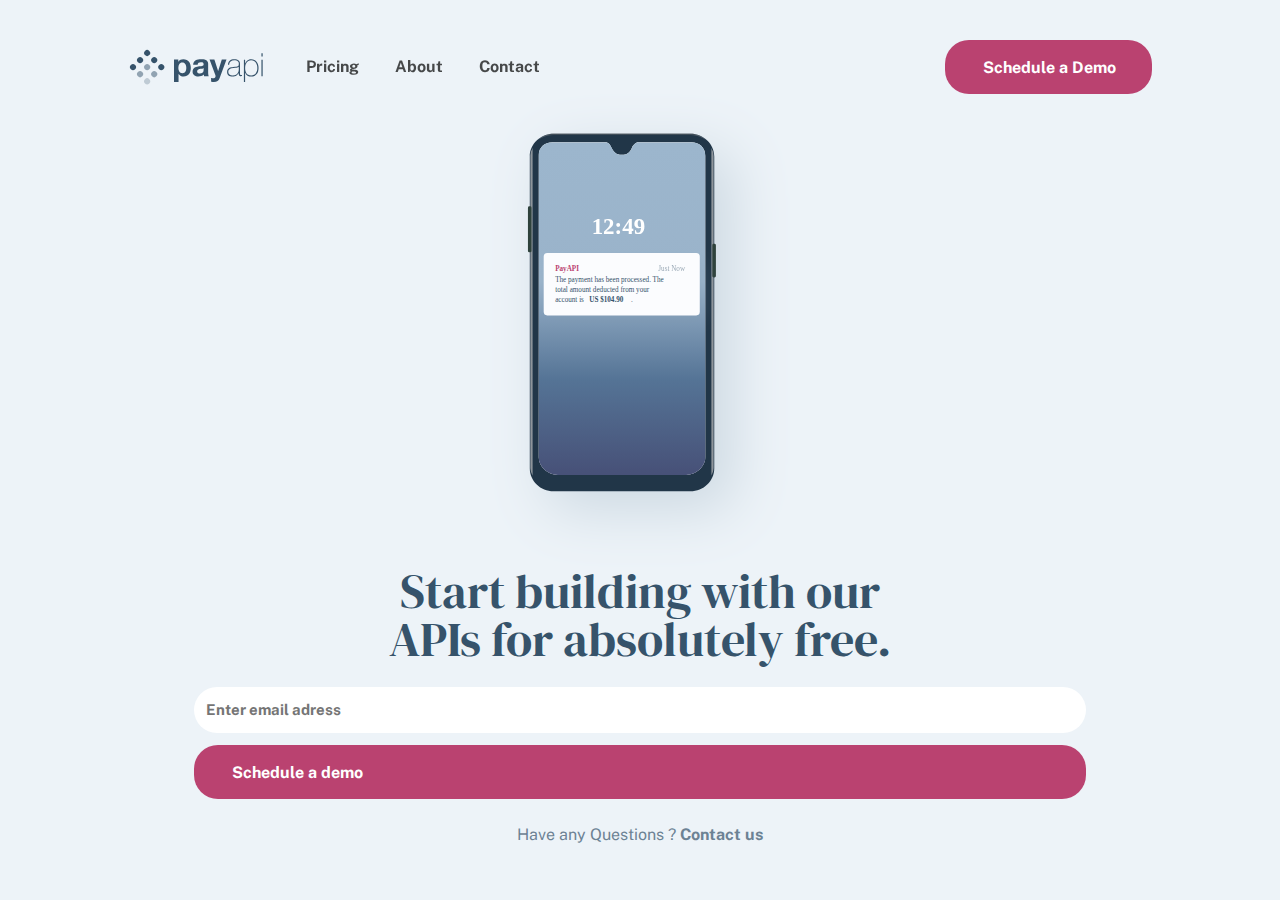
==== index.html @ 44e49f93 "Maked hero and navigation responsive (tablet and pc)" ====
<!DOCTYPE html>
<html lang="en">
  <head>
    <meta charset="UTF-8" />
    <meta name="viewport" content="width=device-width, initial-scale=1.0" />
    <title>Document</title>
    <link rel="stylesheet" href="/css/normalize.css" />
    <link rel="stylesheet" href="/css/reset.css" />
    <link rel="stylesheet" href="/css/main.css" />
  </head>
  <body>
    <header>
      <div class="header-navigation">
        <img src="/assets/shared/desktop/logo.svg" />
        <ul class="desktop-navigation">
          <div>
            <li><a class="cta" href="/pages/pricing.html">Pricing</a></li>
            <li><a class="cta" href="/pages/about.html">About</a></li>
            <li><a class="cta" href="/pages/contact.html">Contact</a></li>
          </div>
          <li><a class="schedule-cta" href="#">Schedule a Demo</a></li>
        </ul>
        <img class="burger-btn" src="/assets/shared/mobile/menu.svg" />
      </div>
      <div class="burger-container hidden">
        <img class="close-btn" src="/assets/shared/mobile/close.svg" />
        <hr />
        <nav role="navigation">
          <ul>
            <div>
              <li><a href="/pages/pricing.html">Pricing</a></li>
              <li><a href="/pages/about.html">About</a></li>
              <li><a href="/pages/contact.html">Contact</a></li>
            </div>
            <li><a class="schedule-cta" href="#">Schedule a Demo</a></li>
          </ul>
        </nav>
      </div>
    </header>
    <main>
      <section class="hero-container">
        <img
          src="/assets/home/desktop/illustration-phone-mockup.svg"
          alt="A phone that shows the time and receives a notification that says “The Payment has been processed. The total amount deducted form your account is US $104.90.”"
        />
        <div class="hero-wrapper">
          <h1>Start building with our APIs for absolutely free.</h1>
          <form>
            <label for="email">Email</label>
            <div>
              <input
                type="email"
                name="email"
                class="email"
                id="email"
                placeholder="Enter email adress"
              />
              <!-- <div> -->
              <button type="submit">Schedule a demo</button>
              <!-- </div> -->
            </div>

            <p class="contact">
              Have any Questions ? <a href="#">Contact us</a>
            </p>
          </form>
        </div>
      </section>
    </main>

    <script src="/js/app.js"></script>
  </body>
</html>
---- css/main.css ----
@import url("https://fonts.googleapis.com/css2?family=DM+Serif+Display:ital@0;1&display=swap");
@import url("https://fonts.googleapis.com/css2?family=Public+Sans:ital,wght@0,100..900;1,100..900&display=swap");

/* Téléphone */
.hidden {
  display: none;
}

:root {
  /* Burger Menu */
  --burger-menu-bgc: #1b262f;
  --schedule-a-demo: #ba4270;
  --burger-menu-text: #fbfcfe;
  --responsive-burger-menu-color: ;

  /* Body */
  --body-color: #edf3f8;

  /* Hero */
  --hero-color: #36536b;
  --hero-weight-color: #6c8294;
  --schedule-button: #ba4270;
}

/* Home Page */
body {
  background-color: var(--body-color);
}

/* Navigation */
.header-navigation {
  display: flex;
  justify-content: space-between;
  align-items: center;
  padding-top: 40px;
  margin-left: auto;
  margin-right: auto;
  width: 90%;
}

.desktop-navigation {
  display: none;
}

/* Burger Menu */
.burger-btn {
  cursor: pointer;
}

.burger-container {
  position: fixed;
  top: 0;
  right: 0;
  padding: 10px;
  background-color: var(--burger-menu-bgc);
  width: 70%;
  height: 100%;
}

.close-btn {
  margin-left: auto;
  cursor: pointer;
  padding-top: 48px;
  margin-bottom: 24px;
}

hr {
  opacity: 0.15;
}

nav {
  display: flex;
  justify-content: center;
  align-items: center;
  flex-direction: column;
  text-align: center;
}

.burger-container ul {
  list-style-type: none;
  padding-left: 0px;
}

.burger-container a {
  font-family: "Public Sans", sans-serif;
  font-weight: 700;
  text-decoration: none;
  color: var(--burger-menu-text);
}

.burger-container li {
  margin-top: 24px;
}

.schedule-cta {
  display: block;
  background-color: var(--schedule-a-demo);
  padding: 16px 36px 14px 38px;
  border-radius: 24px;
}

/* Tablette */
@media screen and (min-width: 768px) {
  .burger-btn,
  .close-btn,
  hr {
    display: none;
  }

  .desktop-navigation {
    display: flex;
    justify-content: space-between;
    align-items: center;
    padding-left: 0px;
    width: 70%;
  }

  .desktop-navigation div {
    display: flex;
    gap: 36px;
  }

  .desktop-navigation li {
    list-style-type: none;
  }

  .cta {
    font-family: "Public Sans", sans-serif;
    font-weight: 700;
    text-decoration: none;
    color: var(--responsive-burger-menu-color);
    opacity: 0.7;
  }

  .schedule-cta {
    color: white;
    margin-left: 38px;
    font-family: "Public Sans", sans-serif;
    text-decoration: none;
    font-weight: 700;
  }
}

/* Ordinateur */
@media screen and (min-width: 1024px) {
  .header-navigation {
    width: 80%;
    max-width: 1100px;
  }

  .desktop-navigation {
    width: 85%;
  }

  .desktop-navigation div {
    margin-left: 24px;
  }

  .cta {
    opacity: 0.7;
  }

  .cta:hover {
    color: var(--burger-menu-bgc);
    opacity: 1;
  }

  .schedule-cta:hover {
    background-color: rgba(186, 66, 112, 0.5);
  }
}

/* Hero téléphone */
.hero-container {
  display: flex;
  flex-direction: column;
  justify-content: center;
  align-items: center;
  font-family: "Public Sans", sans-serif;
}

.hero-container img {
  width: 300px;
  /* margin-left: 46px; */
  text-align: center;
  margin-left: auto;
  margin-right: auto;
}

.hero-container h1 {
  margin: 0;
  text-align: center;
  font-family: "DM Serif Display", serif;
  color: var(--hero-color);
  font-weight: 400;
  line-height: 36px;
  margin-bottom: 24px;
  font-size: 32px;
  width: 70%;
  margin-left: auto;
  margin-right: auto;
}

.hero-container form label {
  display: none;
}

.hero-container form div {
  display: flex;
  align-items: center;
  justify-content: center;
  flex-direction: column;
}

.hero-container form input {
  padding: 12px;
  border-radius: 24px;
  width: 90%;
  border: none;
  font-size: 15px;
  font-weight: 700;
  outline: none;
  margin-bottom: 12px;
  color: var(--hero-color);
}

button[type="submit"] {
  text-align: center;
  color: white;
  text-decoration: none;
  margin-bottom: 24px;
  font-weight: 700;
  display: block;
  width: 90%;
  background-color: var(--schedule-button);
  padding: 16px 36px 14px 38px;
  border-radius: 24px;
  border: none;
  cursor: pointer;
}

.contact {
  text-align: center;
  color: var(--hero-weight-color);
  padding-bottom: 36px;
}

.contact a {
  font-weight: 700;
  text-decoration: none;
  color: var(--hero-weight-color);
}

/* Tablette */
@media screen and (min-width: 768px) {
  .hero-container h1 {
    font-size: 48px;
    line-height: 48px;
    font-weight: 400;
  }

  .hero-container form button {
    display: flex;
  }
}
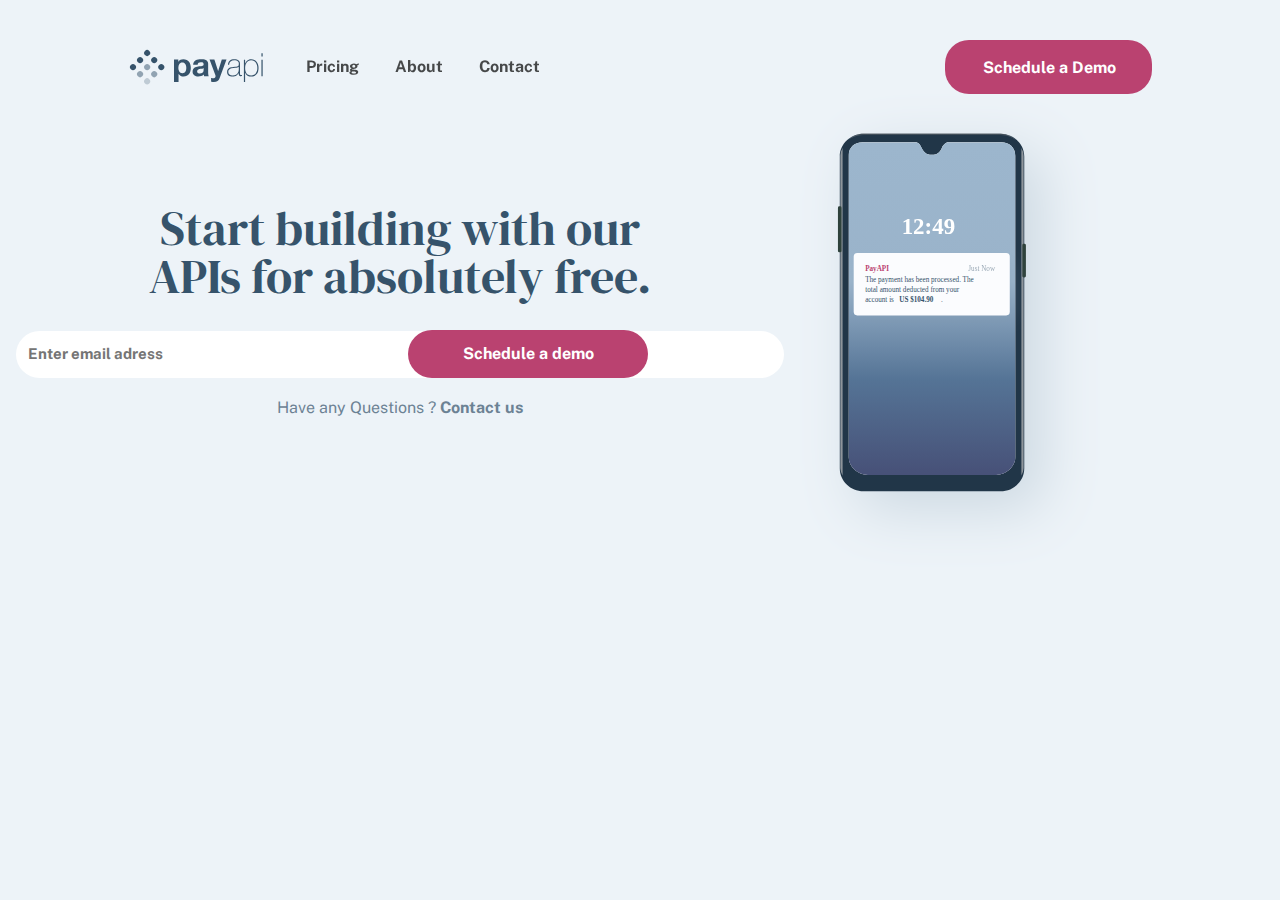
==== commit f84d0152: "Begin hero responsive (tablet and pc)" ====
--- a/index.html
+++ b/index.html
@@ -46,8 +46,8 @@
         <div class="hero-wrapper">
           <h1>Start building with our APIs for absolutely free.</h1>
           <form>
-            <label for="email">Email</label>
-            <div>
+            <div class="responsive-form">
+              <label for="email">Email</label>
               <input
                 type="email"
                 name="email"
--- a/css/main.css
+++ b/css/main.css
@@ -259,7 +259,37 @@
     font-weight: 400;
   }
 
-  .hero-container form button {
-    display: flex;
+  .hero-container form div{
+    display: flex;
+    flex-direction: row;
+    justify-content: center;
+    align-items: center;
+    margin-left: auto;
+    margin-right: auto;
+  }
+
+  .hero-container form input {
+    width: 60%;
+    position: absolute;
+  }
+
+  button[type="submit"] {
+    position: relative;
+    left: 128px;
+    top: 6px;
+    width: 30%;
+    padding: 12px;
+  }
+}
+
+@media screen and (min-width: 1024px) {
+  .hero-container {
+    max-width: 1100px;
+    display: flex;
+    flex-direction: row-reverse;
+  }
+
+  .hero-wrapper {
+    
   }
 }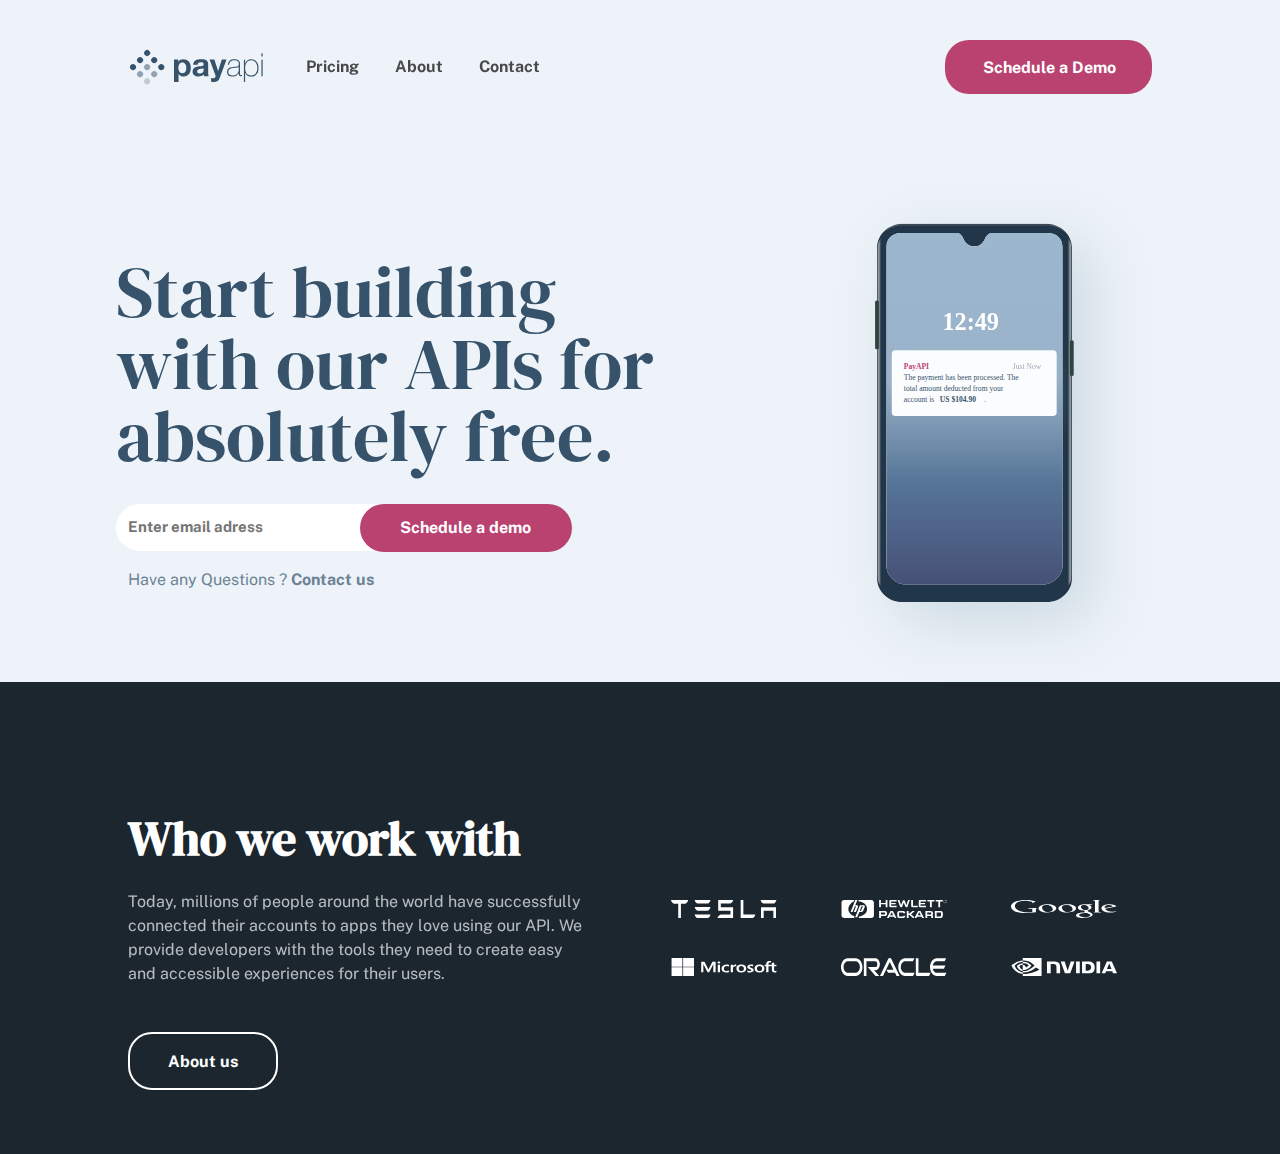
==== commit 5865dd94: "Update App" ====
--- a/index.html
+++ b/index.html
@@ -55,9 +55,7 @@
                 id="email"
                 placeholder="Enter email adress"
               />
-              <!-- <div> -->
               <button type="submit">Schedule a demo</button>
-              <!-- </div> -->
             </div>
 
             <p class="contact">
@@ -66,6 +64,40 @@
           </form>
         </div>
       </section>
+      <article class="brands-container">
+        <div class="brands-wrapper">
+          <div class="reponsive-brands">
+            <div class="brands">
+              <img src="/assets/shared/desktop/tesla.svg" alt="tesla logo" />
+              <img
+                src="/assets/shared/desktop/microsoft.svg"
+                alt="microsoft logo"
+              />
+            </div>
+            <div class="brands">
+              <img
+                src="/assets/shared/desktop/hewlett-packard.svg"
+                alt="hewlett packard logo"
+              />
+              <img src="/assets/shared/desktop/oracle.svg" alt="oracle logo" />
+            </div>
+            <div class="brands">
+              <img src="/assets/shared/desktop/google.svg" alt="google logo" />
+              <img src="/assets/shared/desktop/nvidia.svg" alt="nvidia logo" />
+            </div>
+          </div>
+          <div class="brands-informations">
+            <h2 class="brands-title">Who we work with</h2>
+            <p class="brands-description">
+              Today, millions of people around the world have successfully
+              connected their accounts to apps they love using our API. We
+              provide developers with the tools they need to create easy and
+              accessible experiences for their users.
+            </p>
+            <a class="about-cta" href="/pages/about.html">About us</a>
+          </div>
+        </div>
+      </article>
     </main>
 
     <script src="/js/app.js"></script>
--- a/css/main.css
+++ b/css/main.css
@@ -20,6 +20,10 @@
   --hero-color: #36536b;
   --hero-weight-color: #6c8294;
   --schedule-button: #ba4270;
+
+  /* Brands */
+  --brands-bgc: #1b262f;
+  --brands-text-color: #fbfcfe;
 }
 
 /* Home Page */
@@ -146,6 +150,7 @@
   .header-navigation {
     width: 80%;
     max-width: 1100px;
+    margin-bottom: 88px;
   }
 
   .desktop-navigation {
@@ -181,7 +186,6 @@
 
 .hero-container img {
   width: 300px;
-  /* margin-left: 46px; */
   text-align: center;
   margin-left: auto;
   margin-right: auto;
@@ -242,7 +246,7 @@
 .contact {
   text-align: center;
   color: var(--hero-weight-color);
-  padding-bottom: 36px;
+  padding-bottom: 88px;
 }
 
 .contact a {
@@ -259,7 +263,7 @@
     font-weight: 400;
   }
 
-  .hero-container form div{
+  .hero-container form div {
     display: flex;
     flex-direction: row;
     justify-content: center;
@@ -269,7 +273,7 @@
   }
 
   .hero-container form input {
-    width: 60%;
+    width: 500px;
     position: absolute;
   }
 
@@ -282,14 +286,187 @@
   }
 }
 
+/* Ordinateur */
 @media screen and (min-width: 1024px) {
   .hero-container {
+    width: 80%;
     max-width: 1100px;
     display: flex;
     flex-direction: row-reverse;
-  }
-
-  .hero-wrapper {
-    
-  }
-}+    margin-left: auto;
+    margin-right: auto;
+  }
+
+  .hero-container img {
+    height: 500px;
+    width: auto;
+  }
+
+  .hero-container form div {
+    display: block;
+  }
+
+  .hero-container h1 {
+    margin: 0px 0px 32px -12px;
+    width: 80%;
+    text-align: left;
+    font-size: 72px;
+    line-height: 72px;
+  }
+
+  .hero-container form input {
+    width: 400px;
+    margin-left: -12px;
+  }
+
+  .hero-container form input::placeholder {
+    margin: 100px;
+  }
+
+  .hero-container form button {
+    top: 0px;
+    left: 232px;
+    margin-bottom: 0px;
+  }
+
+  .contact {
+    text-align: left;
+    padding-bottom: 16px;
+    margin-top: 16px;
+  }
+}
+
+/* Brands téléphone */
+.brands-container {
+  display: flex;
+  flex-direction: column;
+  align-items: center;
+  background-color: var(--brands-bgc);
+}
+
+.brands-wrapper {
+  padding-top: 64px;
+  padding-bottom: 64px;
+  width: 90%;
+}
+
+.reponsive-brands {
+  display: flex;
+  justify-content: space-evenly;
+  flex-direction: column;
+  align-items: center;
+}
+
+.brands {
+  display: flex;
+  flex-direction: row;
+}
+
+.brands img {
+  width: 107px;
+  height: 18px;
+  margin-top: 40px;
+}
+
+.brands-title {
+  color: white;
+  text-align: center;
+  margin-top: 56px;
+  margin-bottom: 16px;
+  font-family: "DM Serif Display", serif;
+  font-size: 32px;
+}
+
+.brands-description {
+  color: var(--brands-text-color);
+  text-align: center;
+  opacity: 0.7;
+  font-size: 16px;
+  font-family: "Public Sans", sans-serif;
+}
+
+.about-cta {
+  display: block;
+  margin-top: 46px;
+  text-align: center;
+  text-decoration: none;
+  border: 2px solid white;
+  color: white;
+  border-radius: 24px;
+  width: 150px;
+  margin-left: auto;
+  margin-right: auto;
+  padding: 16px 32px 14px 32px;
+  font-weight: 700;
+  font-family: "Public Sans", sans-serif;
+}
+
+/* Tablette */
+@media screen and (min-width: 768px) {
+  .brands-wrapper {
+    width: 75%;
+  }
+
+  .brands {
+    display: flex;
+    flex-direction: column;
+    width: 33%;
+  }
+
+  .reponsive-brands {
+    display: flex;
+    flex-direction: row;
+    justify-content: center;
+    align-items: center;
+    margin-left: auto;
+    margin-right: auto;
+  }
+
+  .brands-title {
+    font-size: 48px;
+  }
+
+  .brands-description {
+    width: 80%;
+    margin-left: auto;
+    margin-right: auto;
+  }
+}
+
+/* PC */
+@media screen and (min-width: 1024px) {
+  .brands-wrapper {
+    display: flex;
+    align-items: center;
+    justify-content: center;
+    flex-direction: row-reverse;
+    width: 80%;
+  }
+
+  .brands {
+    padding: 32px;
+  }
+
+  .brands-description,
+  .brands-title {
+    text-align: left;
+  }
+
+  .brands-description {
+    width: 90%;
+    opacity: 0.7;
+  }
+
+  .brands img {
+    width: 500px;
+  }
+
+  .brands-description,
+  .about-cta {
+    margin-left: 0px;
+  }
+
+  .about-cta {
+    width: 150px;
+  }
+}
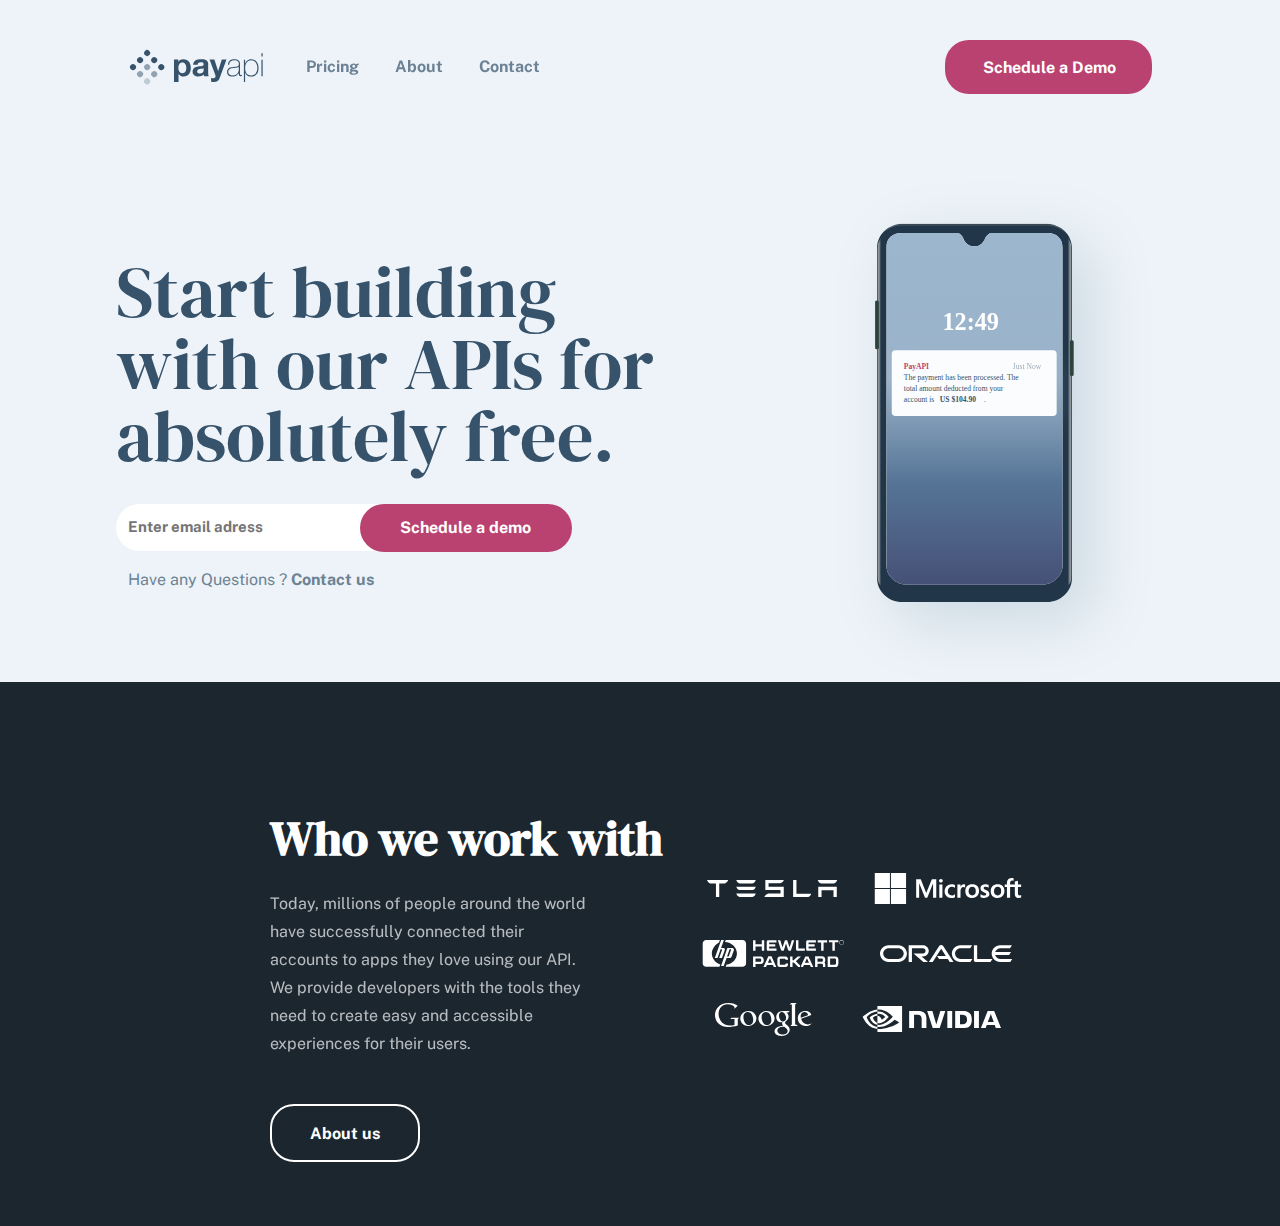
==== commit e4ef90ff: "Big update" ====
--- a/index.html
+++ b/index.html
@@ -66,35 +66,43 @@
       </section>
       <article class="brands-container">
         <div class="brands-wrapper">
-          <div class="reponsive-brands">
-            <div class="brands">
+          <ul class="partners-pictures">
+            <li class="partners-picture">
               <img src="/assets/shared/desktop/tesla.svg" alt="tesla logo" />
+            </li>
+            <li class="partners-picture">
               <img
                 src="/assets/shared/desktop/microsoft.svg"
                 alt="microsoft logo"
               />
-            </div>
-            <div class="brands">
+            </li>
+            <li class="partners-picture">
               <img
                 src="/assets/shared/desktop/hewlett-packard.svg"
                 alt="hewlett packard logo"
               />
+            </li>
+            <li class="partners-picture">
               <img src="/assets/shared/desktop/oracle.svg" alt="oracle logo" />
-            </div>
-            <div class="brands">
+            </li>
+            <li class="partners-picture">
               <img src="/assets/shared/desktop/google.svg" alt="google logo" />
+            </li>
+            <li class="partners-picture">
               <img src="/assets/shared/desktop/nvidia.svg" alt="nvidia logo" />
-            </div>
-          </div>
+            </li>
+          </ul>
           <div class="brands-informations">
-            <h2 class="brands-title">Who we work with</h2>
+            <h2 class="brands-main-title">Who we work with</h2>
             <p class="brands-description">
               Today, millions of people around the world have successfully
               connected their accounts to apps they love using our API. We
               provide developers with the tools they need to create easy and
               accessible experiences for their users.
             </p>
-            <a class="about-cta" href="/pages/about.html">About us</a>
+            <a class="about-cta" target="_blank" href="/pages/about.html"
+              >About us</a
+            >
           </div>
         </div>
       </article>
--- a/css/main.css
+++ b/css/main.css
@@ -11,7 +11,7 @@
   --burger-menu-bgc: #1b262f;
   --schedule-a-demo: #ba4270;
   --burger-menu-text: #fbfcfe;
-  --responsive-burger-menu-color: ;
+  --responsive-burger-menu-color: #36536b;
 
   /* Body */
   --body-color: #edf3f8;
@@ -319,10 +319,6 @@
     margin-left: -12px;
   }
 
-  .hero-container form input::placeholder {
-    margin: 100px;
-  }
-
   .hero-container form button {
     top: 0px;
     left: 232px;
@@ -350,29 +346,25 @@
   width: 90%;
 }
 
-.reponsive-brands {
-  display: flex;
-  justify-content: space-evenly;
-  flex-direction: column;
-  align-items: center;
-}
-
-.brands {
-  display: flex;
-  flex-direction: row;
-}
-
-.brands img {
-  width: 107px;
-  height: 18px;
-  margin-top: 40px;
-}
-
-.brands-title {
+.partners-pictures {
+  list-style-type: none;
+  padding-left: 0;
+  display: flex;
+  flex-wrap: wrap;
+  gap: 36px;
+  justify-content: center;
+  align-items: center;
+}
+
+.brands-informations {
+  width: 100%;
+}
+
+.brands-main-title {
   color: white;
   text-align: center;
-  margin-top: 56px;
-  margin-bottom: 16px;
+  padding-top: 56px;
+  padding-bottom: 16px;
   font-family: "DM Serif Display", serif;
   font-size: 32px;
 }
@@ -383,6 +375,7 @@
   opacity: 0.7;
   font-size: 16px;
   font-family: "Public Sans", sans-serif;
+  line-height: 28px;
 }
 
 .about-cta {
@@ -407,22 +400,7 @@
     width: 75%;
   }
 
-  .brands {
-    display: flex;
-    flex-direction: column;
-    width: 33%;
-  }
-
-  .reponsive-brands {
-    display: flex;
-    flex-direction: row;
-    justify-content: center;
-    align-items: center;
-    margin-left: auto;
-    margin-right: auto;
-  }
-
-  .brands-title {
+  .brands-main-title {
     font-size: 48px;
   }
 
@@ -440,33 +418,34 @@
     align-items: center;
     justify-content: center;
     flex-direction: row-reverse;
-    width: 80%;
-  }
-
-  .brands {
-    padding: 32px;
+    width: 65%;
+  }
+
+  .partners-pictures {
+    width: 95%;
+  }
+
+  .partners-picture:nth-child(4),
+  .partners-picture:nth-child(5),
+  .partners-picture:nth-child(6) {
+    margin-right: 14px;
+  }
+
+  .brands-informations {
+    margin-left: 46px;
   }
 
   .brands-description,
-  .brands-title {
+  .brands-main-title {
     text-align: left;
   }
 
   .brands-description {
-    width: 90%;
     opacity: 0.7;
-  }
-
-  .brands img {
-    width: 500px;
   }
 
   .brands-description,
   .about-cta {
     margin-left: 0px;
   }
-
-  .about-cta {
-    width: 150px;
-  }
-}
+}
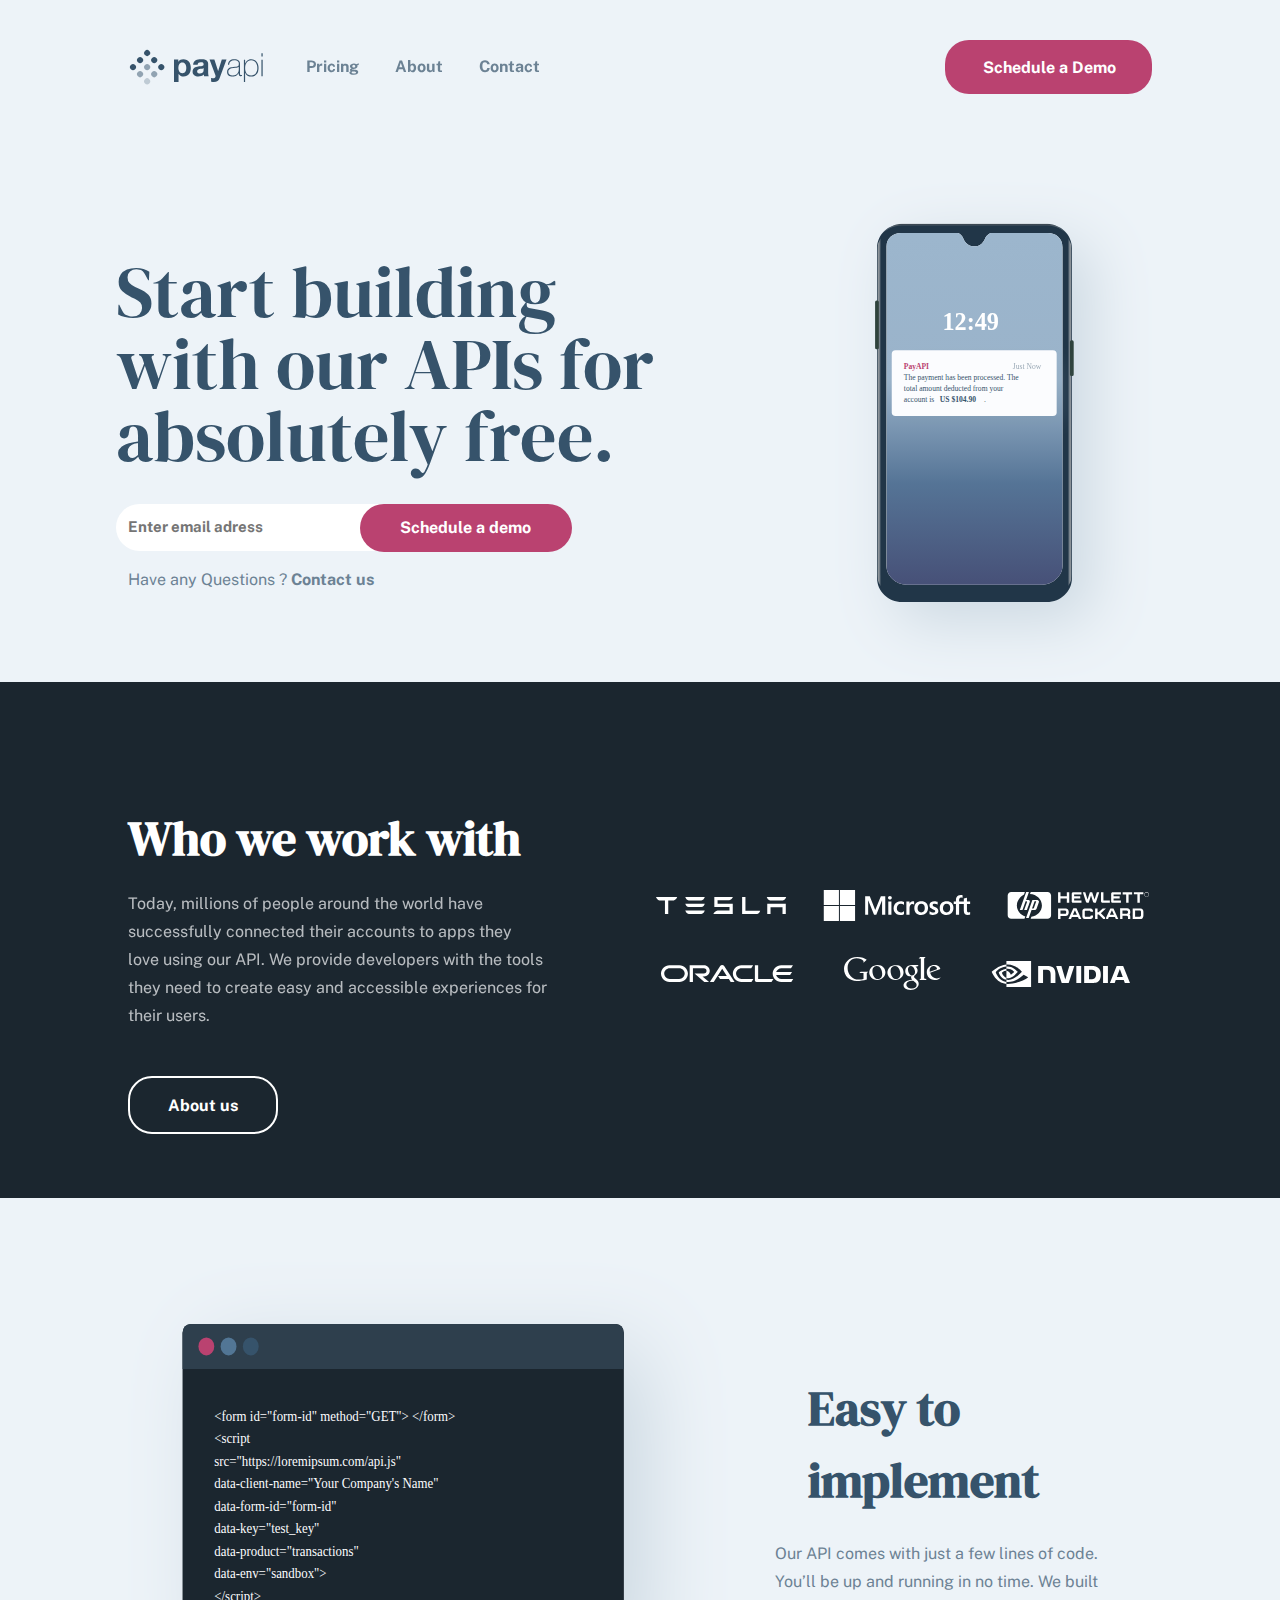
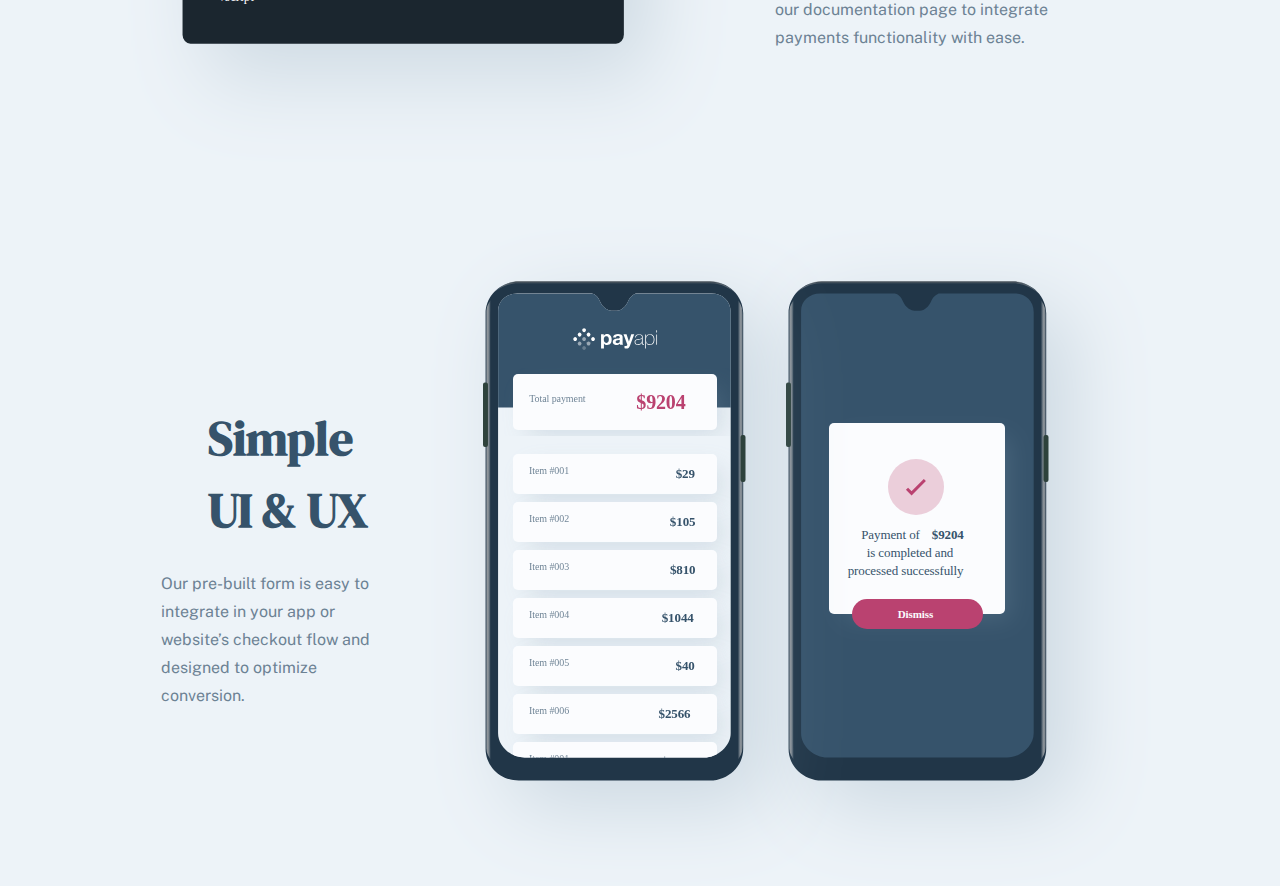
==== commit 2f786e4c: "Update the css" ====
--- a/index.html
+++ b/index.html
@@ -100,12 +100,38 @@
               provide developers with the tools they need to create easy and
               accessible experiences for their users.
             </p>
-            <a class="about-cta" target="_blank" href="/pages/about.html"
-              >About us</a
-            >
+            <a class="about-cta" href="/pages/about.html">About us</a>
           </div>
         </div>
       </article>
+      <section class="api-section">
+        <div class="api-wrapper">
+          <img
+            src="/assets/home/desktop/illustration-easy-to-implement.svg"
+            alt=""
+          />
+          <div>
+            <h2>Easy to implement</h2>
+            <p>
+              Our API comes with just a few lines of code. You’ll be up and
+              running in no time. We built our documentation page to integrate
+              payments functionality with ease.
+            </p>
+          </div>
+        </div>
+      </section>
+      <section class="illustration-section">
+        <div class="illustration-wrapper">
+          <img src="/assets/home/desktop/illustration-simple-ui.svg" alt="" />
+          <div>
+            <h2>Simple UI & UX</h2>
+            <p>
+              Our pre-built form is easy to integrate in your app or website’s
+              checkout flow and designed to optimize conversion.
+            </p>
+          </div>
+        </div>
+      </section>
     </main>
 
     <script src="/js/app.js"></script>
--- a/css/main.css
+++ b/css/main.css
@@ -24,6 +24,10 @@
   /* Brands */
   --brands-bgc: #1b262f;
   --brands-text-color: #fbfcfe;
+
+  /* API Section */
+  --api-section-title: #36536B;
+  --api-section-text: #6C8294;
 }
 
 /* Home Page */
@@ -394,6 +398,10 @@
   font-family: "Public Sans", sans-serif;
 }
 
+.about-cta:hover {
+  opacity: 0.7;
+}
+
 /* Tablette */
 @media screen and (min-width: 768px) {
   .brands-wrapper {
@@ -418,7 +426,8 @@
     align-items: center;
     justify-content: center;
     flex-direction: row-reverse;
-    width: 65%;
+    width: 80%;
+    max-width: 1100px;
   }
 
   .partners-pictures {
@@ -431,10 +440,6 @@
     margin-right: 14px;
   }
 
-  .brands-informations {
-    margin-left: 46px;
-  }
-
   .brands-description,
   .brands-main-title {
     text-align: left;
@@ -449,3 +454,83 @@
     margin-left: 0px;
   }
 }
+
+/* Sections */
+.api-section, .illustration-section {
+  display: flex;
+  flex-direction: column;
+  justify-content: center;
+  align-items: center;
+  padding-top: 64px;
+}
+
+.api-section img {
+  width: 328px;
+  height: 209px;
+}
+
+.illustration-section img, .api-section img {
+  margin-left: auto;
+  margin-right: auto;
+}
+
+.api-section h2, .illustration-section h2 {
+  font-size: 36px;
+  font-family: "DM Serif Display", serif;
+  color: var(--api-section-title);
+  margin-bottom: 24px;
+  text-align: center;
+}
+
+.api-section p, .illustration-section p {
+  font-family: "Public Sans", sans-serif;
+  text-align: center;
+  width: 90%;
+  color: var(--api-section-text);
+  margin-left: auto;
+  margin-right: auto;
+}
+
+@media screen and (min-width: 768px) {
+  /* Sections */
+  .api-section img {
+    width: 600px;
+    height: 500px;
+  }
+
+  .api-section h2, .illustration-section h2 {
+    font-size: 48px;
+  }
+
+  .api-section p, .illustration-section p {
+    width: 78%;
+    line-height: 28px;
+  }
+}
+
+@media screen and (min-width: 1024px) {
+  .api-wrapper {
+    width: 80%;
+    display: flex;
+    flex-direction: row;
+    align-items: center;
+    justify-content: center;
+  }
+
+  .api-section p, .illustration-wrapper p {
+    text-align: left;
+  }
+
+  .api-section h2, .illustration-wrapper h2 {
+    text-align: left;
+    margin-left: 80px;
+  }
+
+  .illustration-wrapper {
+    width: 80%;
+    display: flex;
+    flex-direction: row-reverse;
+    align-items: center;
+    justify-content: center;
+  }
+}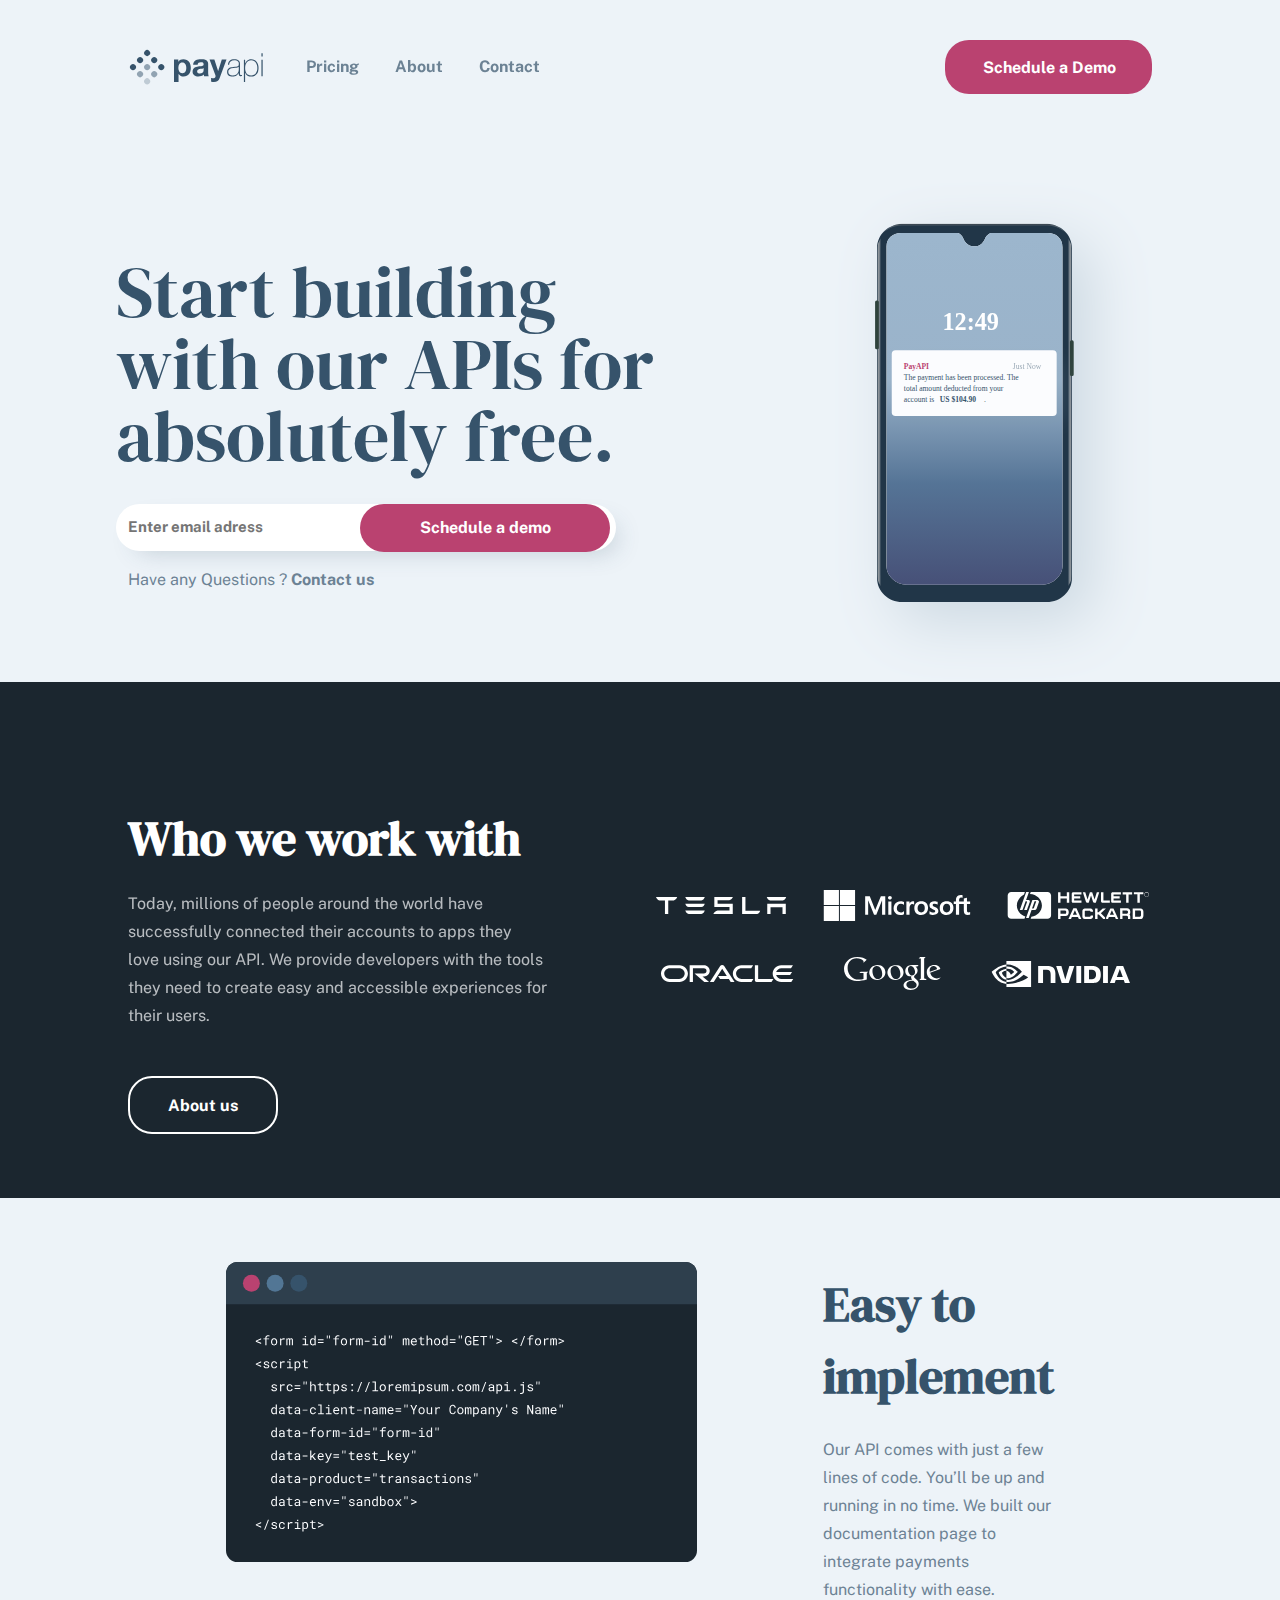
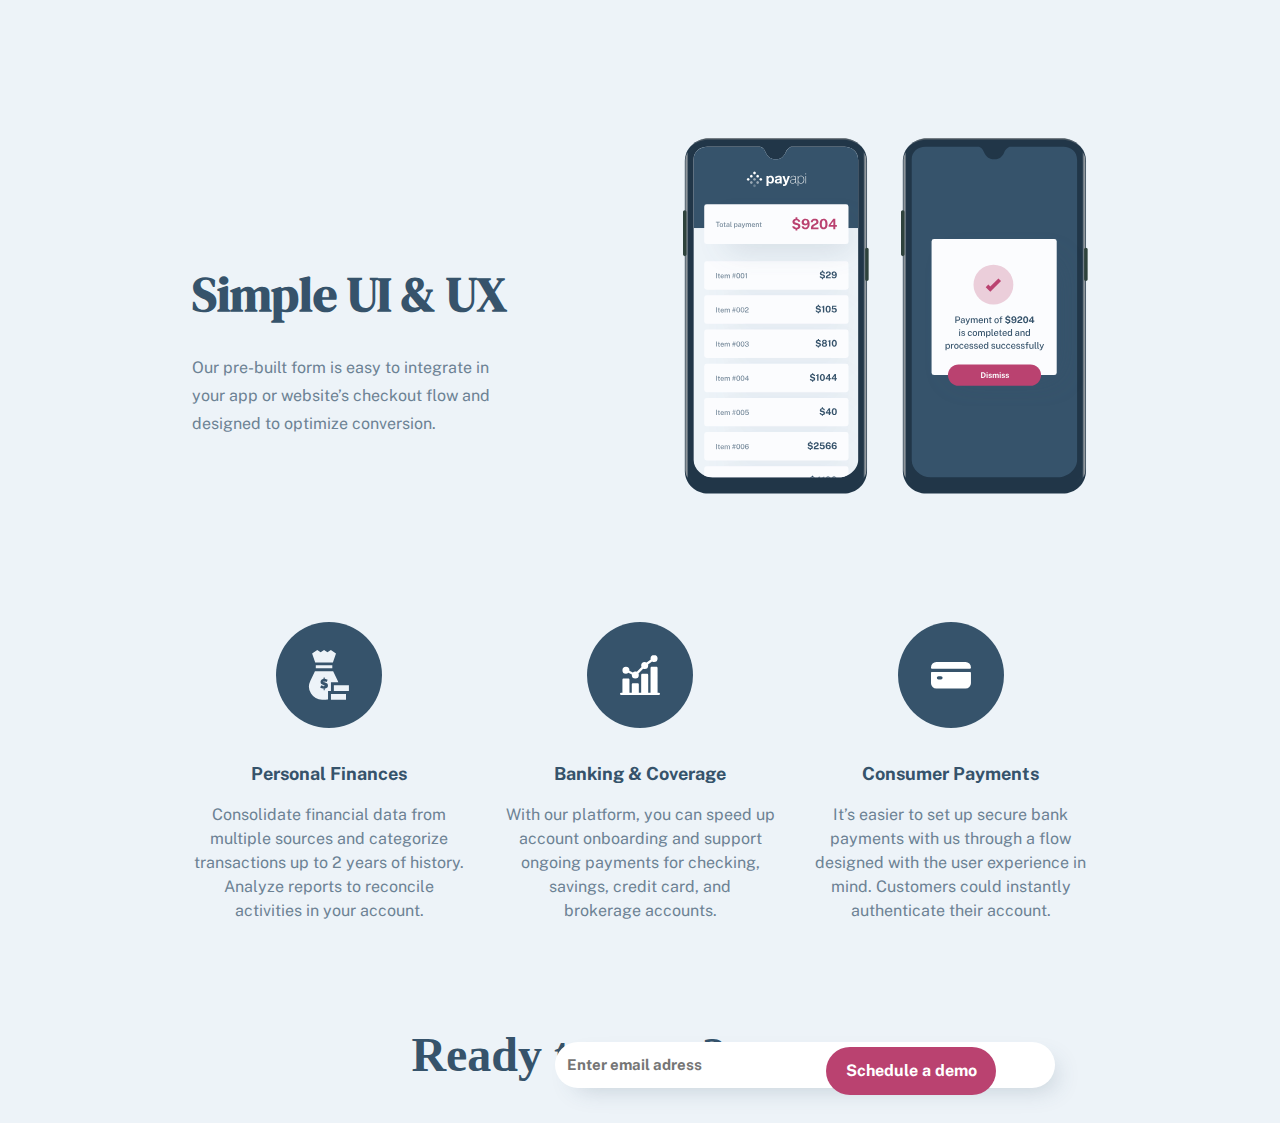
==== commit 12e08de0: "app" ====
--- a/index.html
+++ b/index.html
@@ -3,10 +3,15 @@
   <head>
     <meta charset="UTF-8" />
     <meta name="viewport" content="width=device-width, initial-scale=1.0" />
-    <title>Document</title>
+    <title>PayAPI</title>
     <link rel="stylesheet" href="/css/normalize.css" />
     <link rel="stylesheet" href="/css/reset.css" />
     <link rel="stylesheet" href="/css/main.css" />
+    <link
+      rel="shortcut icon"
+      href="/assets/shared/desktop/logo.svg"
+      type="image/x-icon"
+    />
   </head>
   <body>
     <header>
@@ -55,6 +60,9 @@
                 id="email"
                 placeholder="Enter email adress"
               />
+              <p class="error-message hidden">
+                The field has been filled in incorrectly
+              </p>
               <button type="submit">Schedule a demo</button>
             </div>
 
@@ -107,8 +115,8 @@
       <section class="api-section">
         <div class="api-wrapper">
           <img
-            src="/assets/home/desktop/illustration-easy-to-implement.svg"
-            alt=""
+            src="/assets/home/desktop/terminal.svg"
+            alt="A web page with application API code"
           />
           <div>
             <h2>Easy to implement</h2>
@@ -122,7 +130,16 @@
       </section>
       <section class="illustration-section">
         <div class="illustration-wrapper">
-          <img src="/assets/home/desktop/illustration-simple-ui.svg" alt="" />
+          <div>
+            <img
+              src="/assets/home/desktop/illustration-phone-payments.svg"
+              alt="A phone that shows the payments made with its total"
+            />
+            <img
+              src="/assets/home/desktop/illustration-phone-total-amounts.svg"
+              alt=" A phone that shows that the payment has been made."
+            />
+          </div>
           <div>
             <h2>Simple UI & UX</h2>
             <p>
@@ -132,6 +149,57 @@
           </div>
         </div>
       </section>
+      <div class="benefits-sections">
+        <section class="finances-benefits">
+          <img src="/assets/home/desktop/icon-personal-finances.svg" alt="" />
+          <h3>Personal Finances</h3>
+          <p>
+            Consolidate financial data from multiple sources and categorize
+            transactions up to 2 years of history. Analyze reports to reconcile
+            activities in your account.
+          </p>
+        </section>
+        <section class="banking-benefits">
+          <img
+            src="/assets/home/desktop/icon-banking-and-coverage.svg"
+            alt=""
+          />
+          <h3>Banking & Coverage</h3>
+          <p>
+            With our platform, you can speed up account onboarding and support
+            ongoing payments for checking, savings, credit card, and brokerage
+            accounts.
+          </p>
+        </section>
+        <section class="payments-benefits">
+          <img src="/assets/home/desktop/icon-consumer-payments.svg" alt="" />
+          <h3>Consumer Payments</h3>
+          <p>
+            It’s easier to set up secure bank payments with us through a flow
+            designed with the user experience in mind. Customers could instantly
+            authenticate their account.
+          </p>
+        </section>
+      </div>
+      <div class="ready-form">
+        <h2>Ready to start?</h2>
+        <form>
+          <div class="responsive-form">
+            <label for="email">Email</label>
+            <input
+              type="email"
+              name="email"
+              class="email"
+              id="email"
+              placeholder="Enter email adress"
+            />
+            <p class="error-message hidden">
+              The field has been filled in incorrectly
+            </p>
+            <button type="submit">Schedule a demo</button>
+          </div>
+        </form>
+      </div>
     </main>
 
     <script src="/js/app.js"></script>
--- a/css/main.css
+++ b/css/main.css
@@ -1,8 +1,16 @@
 @import url("https://fonts.googleapis.com/css2?family=DM+Serif+Display:ital@0;1&display=swap");
 @import url("https://fonts.googleapis.com/css2?family=Public+Sans:ital,wght@0,100..900;1,100..900&display=swap");
 
-/* Téléphone */
+html,
+body {
+  cursor: url("/assets/cursor/macOS.svg"), auto;
+}
+
 .hidden {
+  display: none;
+}
+
+label {
   display: none;
 }
 
@@ -26,8 +34,16 @@
   --brands-text-color: #fbfcfe;
 
   /* API Section */
-  --api-section-title: #36536B;
-  --api-section-text: #6C8294;
+  --api-section-title: #36536b;
+  --api-section-text: #6c8294;
+
+  /* Benefits Sections */
+  --benefits-title-color: #36536b;
+  --benefits-text-color: #6c8294;
+
+  /* Ready To Start ? */
+  --ready-title: #36536b;
+  --cta-demo: #ba4270;
 }
 
 /* Home Page */
@@ -209,10 +225,6 @@
   margin-right: auto;
 }
 
-.hero-container form label {
-  display: none;
-}
-
 .hero-container form div {
   display: flex;
   align-items: center;
@@ -220,16 +232,24 @@
   flex-direction: column;
 }
 
-.hero-container form input {
+input[type="email"] {
   padding: 12px;
   border-radius: 24px;
-  width: 90%;
+  width: 350px;
   border: none;
   font-size: 15px;
   font-weight: 700;
   outline: none;
   margin-bottom: 12px;
   color: var(--hero-color);
+  font-family: "Public Sans", sans-serif;
+}
+
+.error-message {
+  margin-bottom: 12px;
+  text-align: center;
+  color: red;
+  font-weight: 700;
 }
 
 button[type="submit"] {
@@ -239,12 +259,13 @@
   margin-bottom: 24px;
   font-weight: 700;
   display: block;
-  width: 90%;
+  width: 350px;
   background-color: var(--schedule-button);
   padding: 16px 36px 14px 38px;
   border-radius: 24px;
   border: none;
   cursor: pointer;
+  font-family: "Public Sans", sans-serif;
 }
 
 .contact {
@@ -276,7 +297,7 @@
     margin-right: auto;
   }
 
-  .hero-container form input {
+  input[type="email"] {
     width: 500px;
     position: absolute;
   }
@@ -285,7 +306,7 @@
     position: relative;
     left: 128px;
     top: 6px;
-    width: 30%;
+    width: 250px;
     padding: 12px;
   }
 }
@@ -318,12 +339,12 @@
     line-height: 72px;
   }
 
-  .hero-container form input {
+  input[type="email"] {
     width: 400px;
     margin-left: -12px;
   }
 
-  .hero-container form button {
+  button[type="submit"] {
     top: 0px;
     left: 232px;
     margin-bottom: 0px;
@@ -456,12 +477,35 @@
 }
 
 /* Sections */
-.api-section, .illustration-section {
+.api-section,
+.illustration-section {
   display: flex;
   flex-direction: column;
   justify-content: center;
   align-items: center;
   padding-top: 64px;
+  width: 90%;
+  margin-left: auto;
+  margin-right: auto;
+}
+
+.illustration-section {
+  max-width: 1100px;
+}
+
+.api-section {
+  padding-top: 64px;
+}
+
+.illustration-wrapper {
+  padding-bottom: 64px;
+}
+
+.illustration-wrapper div:first-child {
+  display: flex;
+  justify-content: center;
+  align-items: center;
+  margin-bottom: 64px;
 }
 
 .api-section img {
@@ -469,12 +513,18 @@
   height: 209px;
 }
 
-.illustration-section img, .api-section img {
+.illustration-section img,
+.api-section img {
   margin-left: auto;
   margin-right: auto;
 }
 
-.api-section h2, .illustration-section h2 {
+.api-section img {
+  margin-bottom: 48px;
+}
+
+.api-section h2,
+.illustration-section h2 {
   font-size: 36px;
   font-family: "DM Serif Display", serif;
   color: var(--api-section-title);
@@ -482,55 +532,228 @@
   text-align: center;
 }
 
-.api-section p, .illustration-section p {
+.api-section p,
+.illustration-section p {
   font-family: "Public Sans", sans-serif;
   text-align: center;
-  width: 90%;
   color: var(--api-section-text);
-  margin-left: auto;
-  margin-right: auto;
-}
-
+  font-size: 16px;
+}
+
+/* Tablette */
 @media screen and (min-width: 768px) {
-  /* Sections */
-  .api-section img {
+  .api-section,
+  .illustration-section {
+    width: 70%;
+  }
+
+  .api-wrapper img {
     width: 600px;
-    height: 500px;
-  }
-
-  .api-section h2, .illustration-section h2 {
+    height: 260px;
+  }
+
+  .illustration-wrapper div img:first-child,
+  .illustration-wrapper div img:nth-child(2) {
+    width: 150px;
+    margin-left: 0px;
+    margin-right: 0px;
+  }
+
+  .illustration-wrapper div:first-child {
+    margin-left: 32px;
+    gap: 32px;
+  }
+
+  .api-section h2,
+  .illustration-section h2 {
     font-size: 48px;
   }
 
-  .api-section p, .illustration-section p {
-    width: 78%;
+  .api-section p,
+  .illustration-section p {
     line-height: 28px;
-  }
-}
-
+    margin-left: auto;
+    margin-right: auto;
+  }
+}
+
+/* Ordinateur */
 @media screen and (min-width: 1024px) {
+  .api-section {
+    margin-left: 0px;
+    margin-right: 0px;
+    width: 100%;
+  }
+
   .api-wrapper {
-    width: 80%;
+    width: 60%;
+    gap: 126px;
+    padding-bottom: 64px;
+  }
+
+  .illustration-wrapper {
+    display: flex;
+    flex-direction: row-reverse;
+    align-items: center;
+    justify-content: center;
+    gap: 126px;
+  }
+
+  .api-wrapper,
+  .illustration-section {
     display: flex;
     flex-direction: row;
     align-items: center;
     justify-content: center;
   }
 
-  .api-section p, .illustration-wrapper p {
+  .api-section p,
+  .illustration-wrapper p {
     text-align: left;
-  }
-
-  .api-section h2, .illustration-wrapper h2 {
+    margin-left: 0px;
+    margin-right: 0px;
+    width: 100%;
+  }
+
+  .api-wrapper img {
+    width: 900px;
+    height: 300px;
+  }
+
+  .illustration-wrapper div {
+    flex-wrap: nowrap;
+  }
+
+  .illustration-wrapper div img:first-child,
+  .illustration-wrapper div img:nth-child(2) {
+    width: 500px;
+  }
+
+  .api-section h2,
+  .illustration-wrapper h2 {
     text-align: left;
-    margin-left: 80px;
-  }
-
-  .illustration-wrapper {
-    width: 80%;
-    display: flex;
-    flex-direction: row-reverse;
+  }
+}
+
+/* Benefits Sections */
+
+.benefits-sections {
+  padding-bottom: 64px;
+  max-width: 1100px;
+}
+
+.finances-benefits,
+.banking-benefits,
+.payments-benefits {
+  font-family: "Public Sans", sans-serif;
+  display: flex;
+  justify-content: center;
+  align-items: center;
+  flex-direction: column;
+  margin-left: auto;
+  margin-right: auto;
+  width: 90%;
+  margin-bottom: 32px;
+}
+
+.finances-benefits img,
+.banking-benefits img,
+.payments-benefits img {
+  margin-bottom: 32px;
+  width: 106px;
+}
+
+.finances-benefits h3,
+.banking-benefits h3,
+.payments-benefits h3 {
+  font-size: 18px;
+  margin-bottom: 16px;
+  color: var(--benefits-title-color);
+}
+
+.finances-benefits p,
+.banking-benefits p,
+.payments-benefits p {
+  font-size: 16px;
+  color: var(--benefits-text-color);
+  text-align: center;
+  font-weight: 400;
+}
+
+/* Tablette */
+@media screen and (min-width: 768px) {
+  .benefits-sections {
+    display: flex;
+    justify-content: center;
     align-items: center;
-    justify-content: center;
-  }
-}+    width: 90%;
+    margin-left: auto;
+    margin-right: auto;
+    gap: 8px;
+  }
+
+  .banking-benefits {
+    margin-bottom: auto;
+  }
+}
+
+/* Ordinateur */
+@media screen and (min-width: 1024px) {
+  .benefits-sections {
+    width: 70%;
+    gap: 36px;
+  }
+}
+
+/* Ready To Start ? */
+.ready-form h2 {
+  color: var(--ready-title);
+  font-size: 32px;
+  text-align: center;
+  margin-bottom: 32px;
+}
+
+.responsive-form {
+  display: flex;
+  justify-content: center;
+  align-items: center;
+  flex-direction: column;
+}
+/* Tablette */
+@media screen and (min-width: 768px) {
+  .ready-form h2 {
+    font-size: 48px;
+  }
+
+  input[type="email"]:nth-child(2) {
+    box-shadow: 10px 10px 25px -10px rgba(54, 83, 107, 0.25);
+    width: 400px;
+  }
+
+  .ready-form form button {
+    width: 170px;
+  }
+}
+
+/* Ordinateur */
+@media screen and (min-width: 1024px) {
+  .ready-form {
+    display: flex;
+    justify-content: space-between;
+    align-items: center;
+    flex-direction: row;
+    width: 70%;
+  }
+
+  .ready-form h2 {
+    margin-left: auto;
+  }
+
+  input[type="email"]:nth-child(2) {
+    width: 500px;
+  }
+
+  .ready-form form button {
+    left: 100px;
+  }
+}
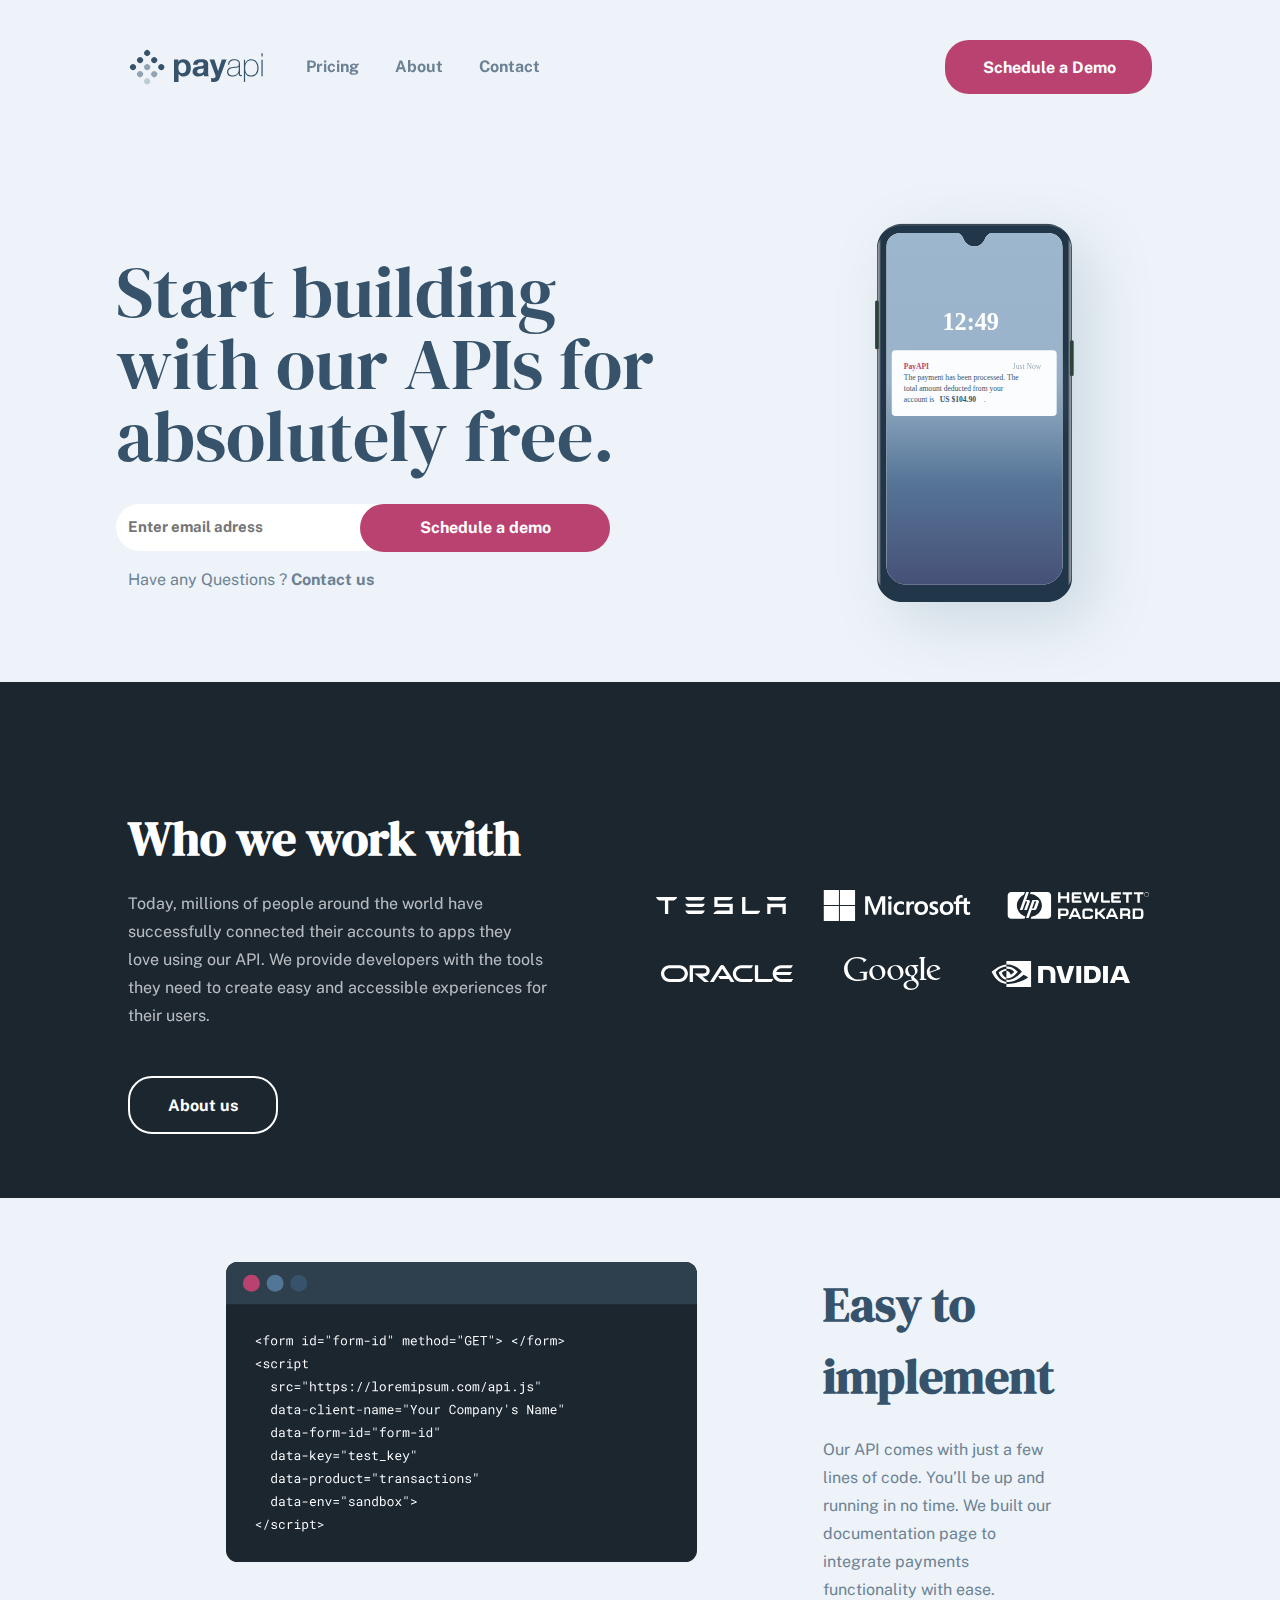
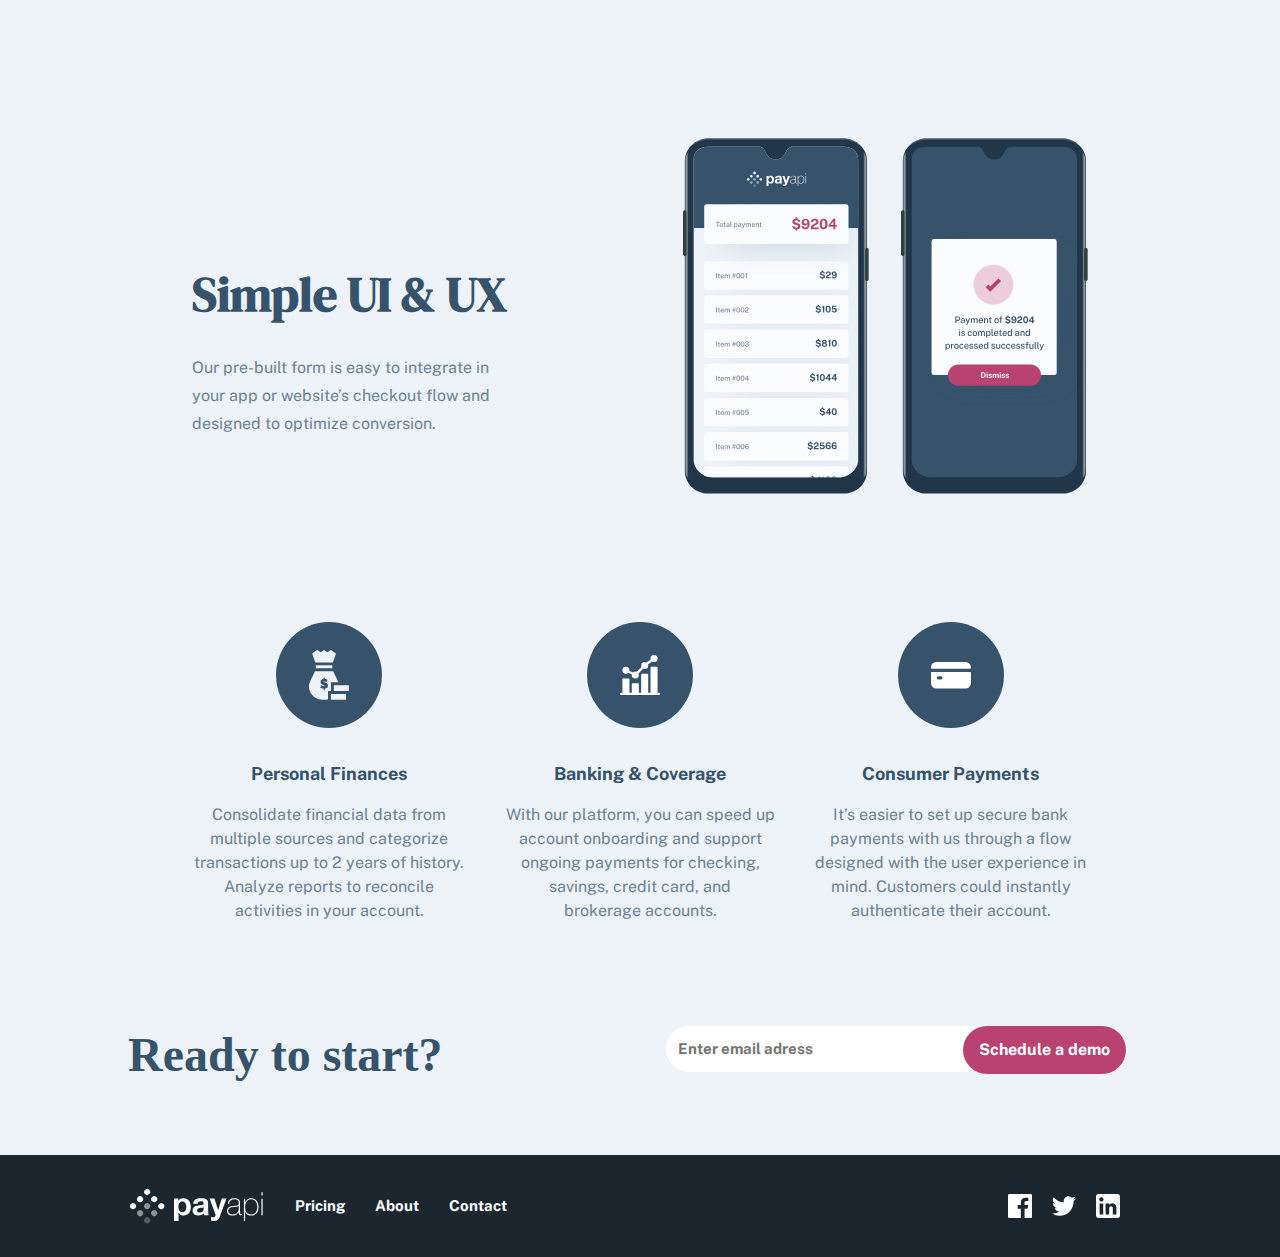
==== commit 07d5f006: "Finish" ====
--- a/index.html
+++ b/index.html
@@ -51,19 +51,19 @@
         <div class="hero-wrapper">
           <h1>Start building with our APIs for absolutely free.</h1>
           <form>
-            <div class="responsive-form">
+            <div class="first-form">
               <label for="email">Email</label>
               <input
                 type="email"
                 name="email"
-                class="email"
+                class="email first-input"
                 id="email"
                 placeholder="Enter email adress"
               />
               <p class="error-message hidden">
                 The field has been filled in incorrectly
               </p>
-              <button type="submit">Schedule a demo</button>
+              <button type="submit" class="first-btn">Schedule a demo</button>
             </div>
 
             <p class="contact">
@@ -130,7 +130,7 @@
       </section>
       <section class="illustration-section">
         <div class="illustration-wrapper">
-          <div>
+          <div class="illustration-images">
             <img
               src="/assets/home/desktop/illustration-phone-payments.svg"
               alt="A phone that shows the payments made with its total"
@@ -184,7 +184,7 @@
       <div class="ready-form">
         <h2>Ready to start?</h2>
         <form>
-          <div class="responsive-form">
+          <div class="second-form">
             <label for="email">Email</label>
             <input
               type="email"
@@ -196,11 +196,44 @@
             <p class="error-message hidden">
               The field has been filled in incorrectly
             </p>
-            <button type="submit">Schedule a demo</button>
+            <button class="second-btn" type="submit">Schedule a demo</button>
           </div>
         </form>
       </div>
     </main>
+    <footer>
+      <div class="footer-responsive">
+        <div>
+          <img src="/assets/shared/desktop/white-logo.svg" />
+          <ul class="links-wrapper">
+            <li><a href="/pages/pricing.html">Pricing</a></li>
+            <li><a href="/pages/about.html">About</a></li>
+            <li><a href="/pages/contact.html">Contact</a></li>
+          </ul>
+        </div>
+        <ul class="icons-container">
+          <li class="icon-wrapper">
+            <a href="#">
+              <img
+                src="/assets/shared/desktop/facebook.svg"
+                alt="facebook icon"
+            /></a>
+          </li>
+          <li class="icon-wrapper">
+            <a href="#">
+              <img src="/assets/shared/desktop/twitter.svg" alt="twitter icon"
+            /></a>
+          </li>
+          <li class="icon-wrapper">
+            <a href="#">
+              <img
+                src="/assets/shared/desktop/linkedin.svg"
+                alt="linkedin icon"
+            /></a>
+          </li>
+        </ul>
+      </div>
+    </footer>
 
     <script src="/js/app.js"></script>
   </body>
--- a/css/main.css
+++ b/css/main.css
@@ -44,6 +44,10 @@
   /* Ready To Start ? */
   --ready-title: #36536b;
   --cta-demo: #ba4270;
+
+  /* Footer */
+  --footer-bgc: #1b262f;
+  --list-color: #fbfcfe;
 }
 
 /* Home Page */
@@ -232,10 +236,16 @@
   flex-direction: column;
 }
 
-input[type="email"] {
+.first-form {
+  width: 90%;
+  margin-left: auto;
+  margin-right: auto;
+}
+
+.first-form .email {
   padding: 12px;
   border-radius: 24px;
-  width: 350px;
+  width: 100%;
   border: none;
   font-size: 15px;
   font-weight: 700;
@@ -252,14 +262,14 @@
   font-weight: 700;
 }
 
-button[type="submit"] {
+.first-btn {
   text-align: center;
   color: white;
   text-decoration: none;
   margin-bottom: 24px;
   font-weight: 700;
   display: block;
-  width: 350px;
+  width: 100%;
   background-color: var(--schedule-button);
   padding: 16px 36px 14px 38px;
   border-radius: 24px;
@@ -288,21 +298,19 @@
     font-weight: 400;
   }
 
-  .hero-container form div {
+  .first-form {
     display: flex;
     flex-direction: row;
     justify-content: center;
     align-items: center;
-    margin-left: auto;
-    margin-right: auto;
-  }
-
-  input[type="email"] {
+  }
+
+  .first-form .email {
     width: 500px;
     position: absolute;
   }
 
-  button[type="submit"] {
+  .first-btn {
     position: relative;
     left: 128px;
     top: 6px;
@@ -339,12 +347,16 @@
     line-height: 72px;
   }
 
-  input[type="email"] {
+  .first-form .email {
     width: 400px;
     margin-left: -12px;
   }
 
-  button[type="submit"] {
+  .first-form {
+    margin-left: 0px;
+  }
+
+  .first-btn {
     top: 0px;
     left: 232px;
     margin-bottom: 0px;
@@ -501,7 +513,7 @@
   padding-bottom: 64px;
 }
 
-.illustration-wrapper div:first-child {
+.illustration-images {
   display: flex;
   justify-content: center;
   align-items: center;
@@ -552,14 +564,14 @@
     height: 260px;
   }
 
-  .illustration-wrapper div img:first-child,
-  .illustration-wrapper div img:nth-child(2) {
+  .illustration-wrapper .illustration-images img:first-child,
+  .illustration-wrapper .illustration-images img:nth-child(2) {
     width: 150px;
     margin-left: 0px;
     margin-right: 0px;
   }
 
-  .illustration-wrapper div:first-child {
+  .illustration-images {
     margin-left: 32px;
     gap: 32px;
   }
@@ -624,8 +636,8 @@
     flex-wrap: nowrap;
   }
 
-  .illustration-wrapper div img:first-child,
-  .illustration-wrapper div img:nth-child(2) {
+  .illustration-wrapper .illustration-images img:first-child,
+  .illustration-wrapper .illustration-images img:nth-child(2) {
     width: 500px;
   }
 
@@ -635,7 +647,7 @@
   }
 }
 
-/* Benefits Sections */
+/* Benefits Sections téléphone */
 
 .benefits-sections {
   padding-bottom: 64px;
@@ -704,8 +716,9 @@
     gap: 36px;
   }
 }
-
-/* Ready To Start ? */
+/*-------------------------------------*/
+
+/* Ready To Start ? téléphone */
 .ready-form h2 {
   color: var(--ready-title);
   font-size: 32px;
@@ -713,47 +726,274 @@
   margin-bottom: 32px;
 }
 
-.responsive-form {
-  display: flex;
-  justify-content: center;
-  align-items: center;
-  flex-direction: column;
-}
+.second-form {
+  width: 90%;
+  margin-left: auto;
+  margin-right: auto;
+  margin-bottom: auto;
+}
+
+.second-form .email {
+  padding: 12px;
+  border-radius: 24px;
+  width: 100%;
+  border: none;
+  font-size: 15px;
+  font-weight: 700;
+  outline: none;
+  margin-bottom: 12px;
+  color: var(--hero-color);
+  font-family: "Public Sans", sans-serif;
+}
+
+.second-btn {
+  text-align: center;
+  color: white;
+  text-decoration: none;
+  margin-bottom: 24px;
+  font-weight: 700;
+  display: block;
+  width: 100%;
+  background-color: var(--cta-demo);
+  padding: 16px 36px 14px 38px;
+  border-radius: 24px;
+  border: none;
+  cursor: pointer;
+  font-family: "Public Sans", sans-serif;
+}
+
+/*-------------------------------------*/
+
 /* Tablette */
 @media screen and (min-width: 768px) {
+  .ready-form {
+    padding-bottom: 64px;
+  }
+
   .ready-form h2 {
     font-size: 48px;
   }
 
-  input[type="email"]:nth-child(2) {
-    box-shadow: 10px 10px 25px -10px rgba(54, 83, 107, 0.25);
-    width: 400px;
-  }
-
-  .ready-form form button {
-    width: 170px;
-  }
-}
+  .second-form {
+    display: flex;
+    flex-direction: row;
+    justify-content: center;
+    align-items: center;
+    position: relative;
+  }
+
+  .second-form .email {
+    width: 100%;
+  }
+
+  .second-btn {
+    padding: 12px 16px;
+    width: fit-content;
+    position: absolute;
+    right: 0;
+    top: 0;
+  }
+}
+
+/*-------------------------------------*/
 
 /* Ordinateur */
 @media screen and (min-width: 1024px) {
   .ready-form {
     display: flex;
+    flex-direction: row;
+    align-items: center;
     justify-content: space-between;
-    align-items: center;
+    margin-left: auto;
+    margin-right: auto;
+    width: 80%;
+    max-width: 1100px;
+    padding-bottom: 64px;
+  }
+
+  .ready-form h2 {
+    margin-bottom: 0;
+  }
+
+  .ready-form form {
+    width: 50%;
+  }
+
+  .second-form .email {
+    width: 100%;
+  }
+}
+
+/* Beginnining style footer */
+footer {
+  background-color: var(--footer-bgc);
+  display: flex;
+  justify-content: center;
+  align-items: center;
+  flex-direction: column;
+  padding: 32px 0px 32px 0px;
+}
+
+/* End style footer */
+
+/* Begin list of pages style (links) */
+.links-wrapper {
+  padding-left: 0px;
+}
+
+.links-wrapper li {
+  list-style-type: none;
+  margin-top: 20px;
+  text-align: center;
+}
+
+/* Style Links */
+.links-wrapper li a {
+  text-decoration: none;
+  color: var(--list-color);
+  font-family: "Public Sans", sans-serif;
+  font-weight: 700;
+  font-size: 15px;
+}
+/* End Style links */
+
+/* End style list Of pages */
+
+/* Begin style socials medias icons */
+.icons-container {
+  display: flex;
+  flex-direction: row;
+  justify-content: center;
+  align-items: center;
+  flex-wrap: wrap;
+  padding-left: 0px;
+  gap: 20px;
+  margin-top: 24px;
+}
+
+
+.icon-wrapper {
+  list-style: none;
+  /* padding-top: 24px; */
+}
+
+/* End Style Social Medias icons */
+
+/* Begin restyle the footer but for tablet media */
+@media screen and (min-width: 768px) {
+  /* Begin style footer */
+  .footer-responsive div, .icons-container {
+    display: flex;
+    align-items: center;
+    justify-content: center;
+  }
+
+  .footer-responsive {
+    display: flex;
+    justify-content: space-between;
+    align-items: center;
+    width: 90%;
+  }
+  /* End style footer */
+
+  /* Begin style logo of website */
+  .footer-responsive div img {
+    margin-right: 32px;
+  }
+  /* End style logo of website */
+
+
+  /* List of pages style (links) */
+  .links-wrapper {
+    display: flex;
     flex-direction: row;
-    width: 70%;
-  }
-
-  .ready-form h2 {
+    gap: 30px;
+  }
+
+  .links-wrapper li {
+    margin: 0px;
+  }
+  /* End style list of pages */
+
+  /* Begin Style List of Icons */
+  .icons-container {
+    margin-top: unset;
+  }
+
+  .icon-wrapper {
+    list-style: none;
+  }
+  /* End Style List of Icons */
+}
+
+/* End restyle the footer for tablet media */
+
+/* Begin restyle the footer but for computer media */
+@media screen and (min-width: 1024px) {
+  /* Beginnining style footer */
+  footer {
+    justify-content: space-evenly;
+  }
+
+  .footer-responsive {
+    display: flex;
+    justify-content: space-between;
+    align-items: center;
     margin-left: auto;
-  }
-
-  input[type="email"]:nth-child(2) {
-    width: 500px;
-  }
-
-  .ready-form form button {
-    left: 100px;
-  }
-}
+    margin-right: auto;
+    width: 80%;
+    max-width: 1100px;
+  }
+
+  .footer-responsive div {
+    display: flex;
+    align-items: center;
+    justify-content: center;
+  }
+
+  /* End style footer */
+
+  /* Begin style Logo of website */
+  .footer-responsive div img {
+    margin-right: 32px;
+  }
+  /* End Style logo of website */
+
+
+  /* Style list of icons */
+  .icons-container {
+    margin-right: 32px;
+  }
+  /* End style list of icons */
+}
+
+/* PRICING PAGE */
+
+.check {
+  display: none;
+}
+
+.plans-prices {
+  display: flex;
+  align-items: center;
+  justify-content: center;
+  flex-direction: column;
+}
+
+.benefits-wrapper {
+  display: flex;
+  flex-direction: column;
+  justify-content: center;
+  align-items: center;
+}
+
+.benefits-checks {
+  display: flex;
+  flex-direction: row;
+  justify-content: center;
+  align-items: center;
+}
+
+.benefits-checks p {
+  cursor: pointer;
+}